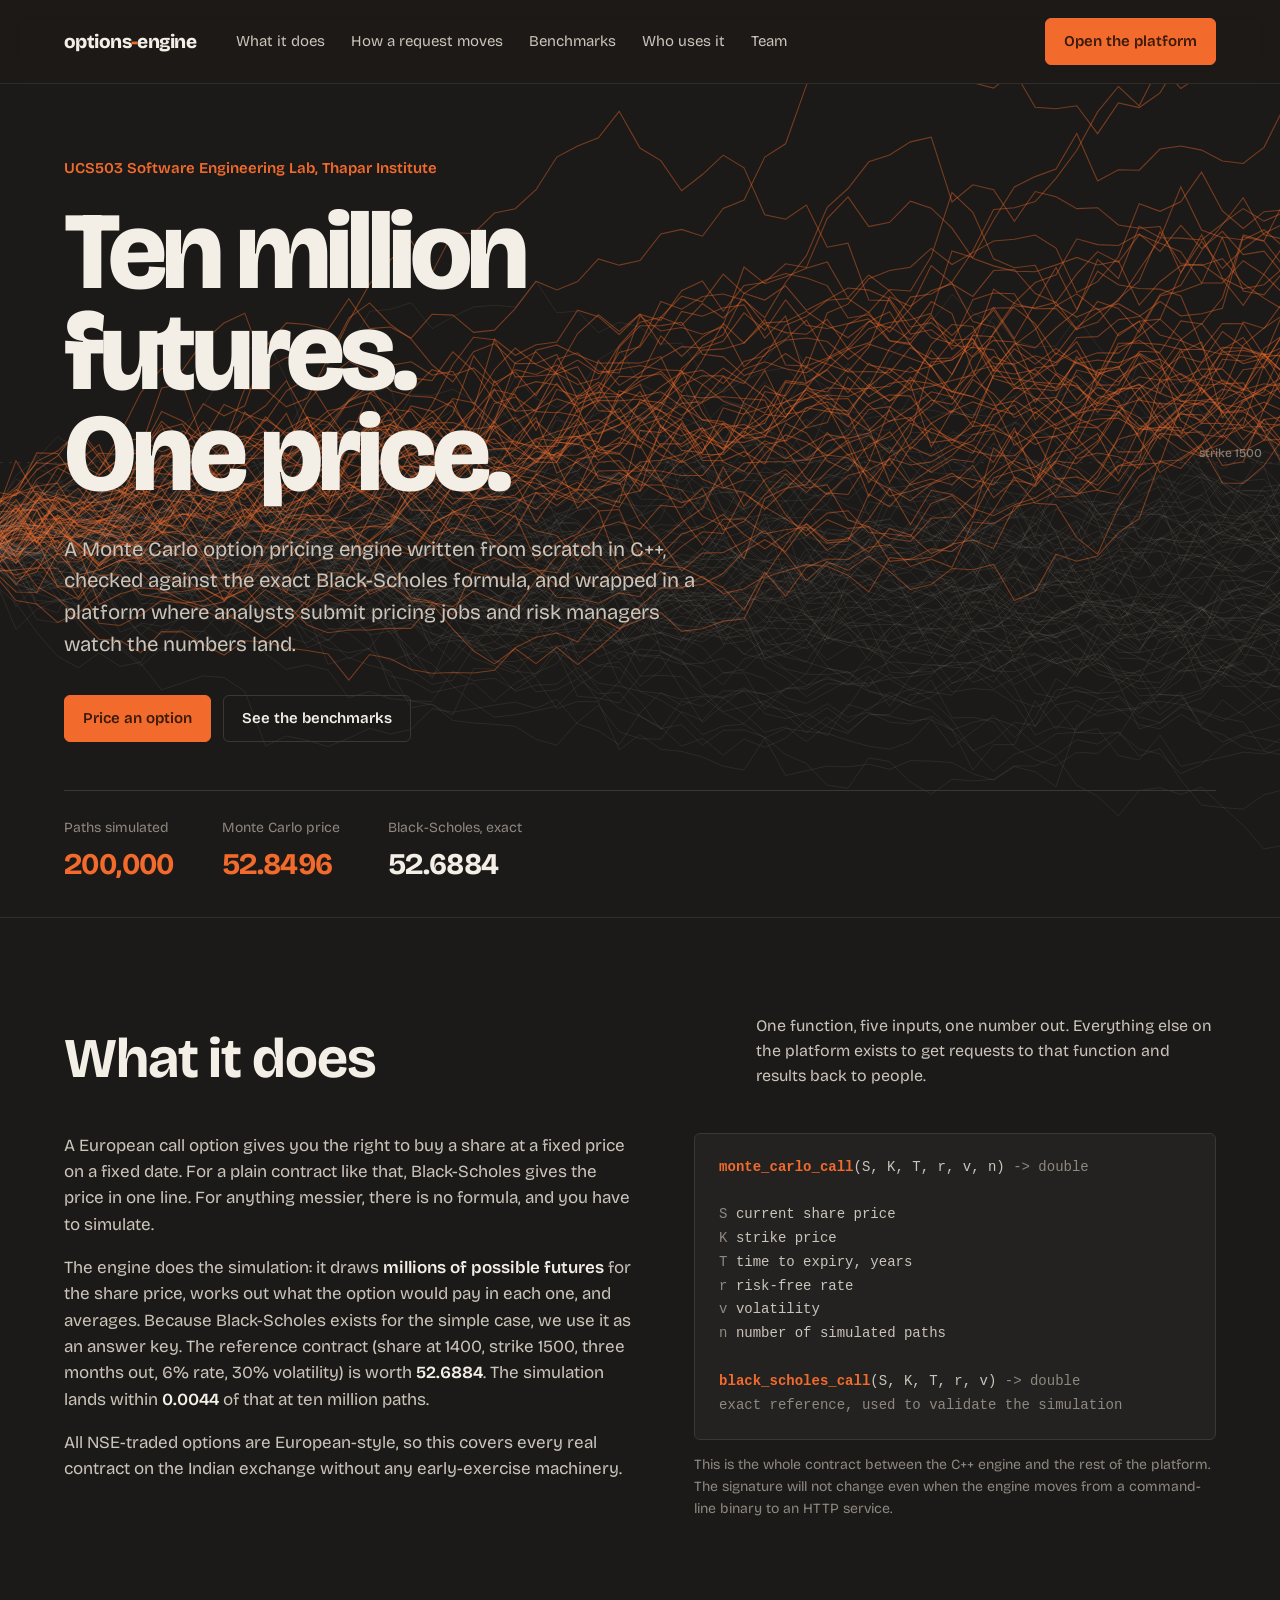
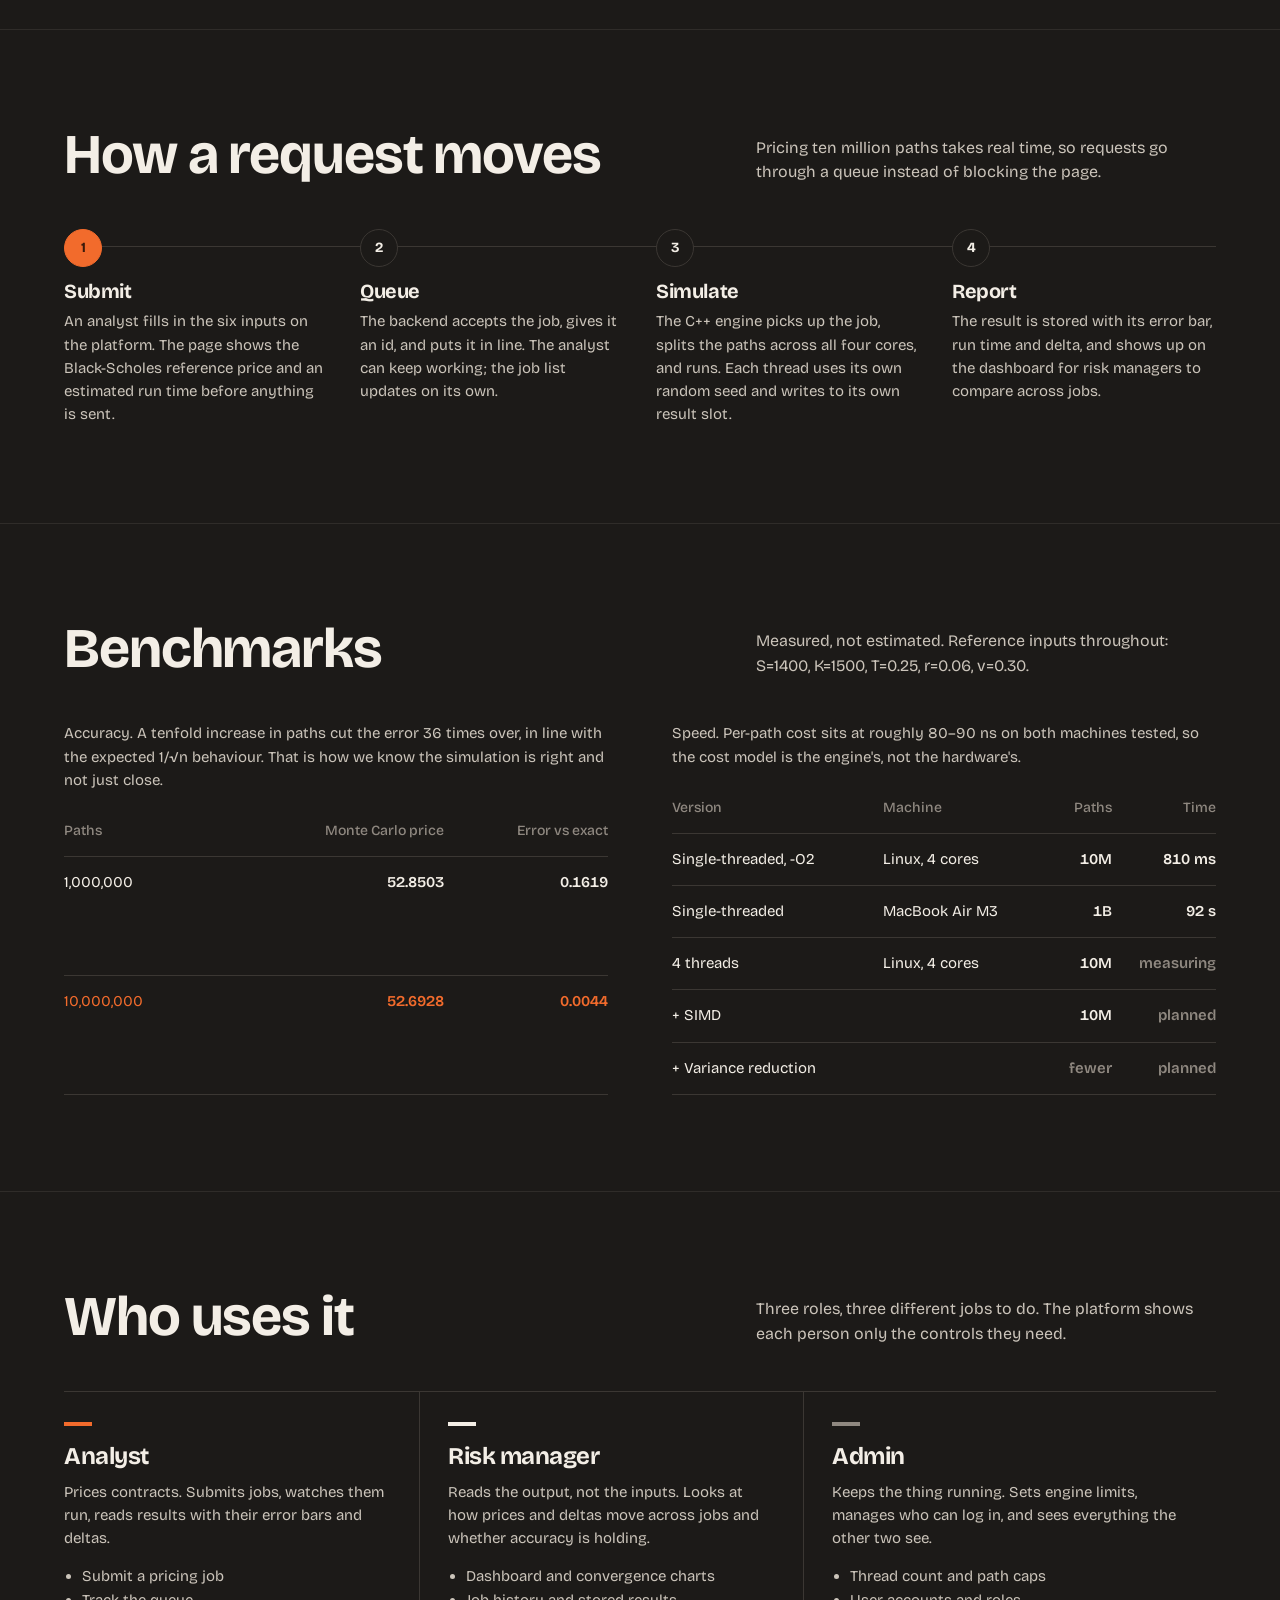
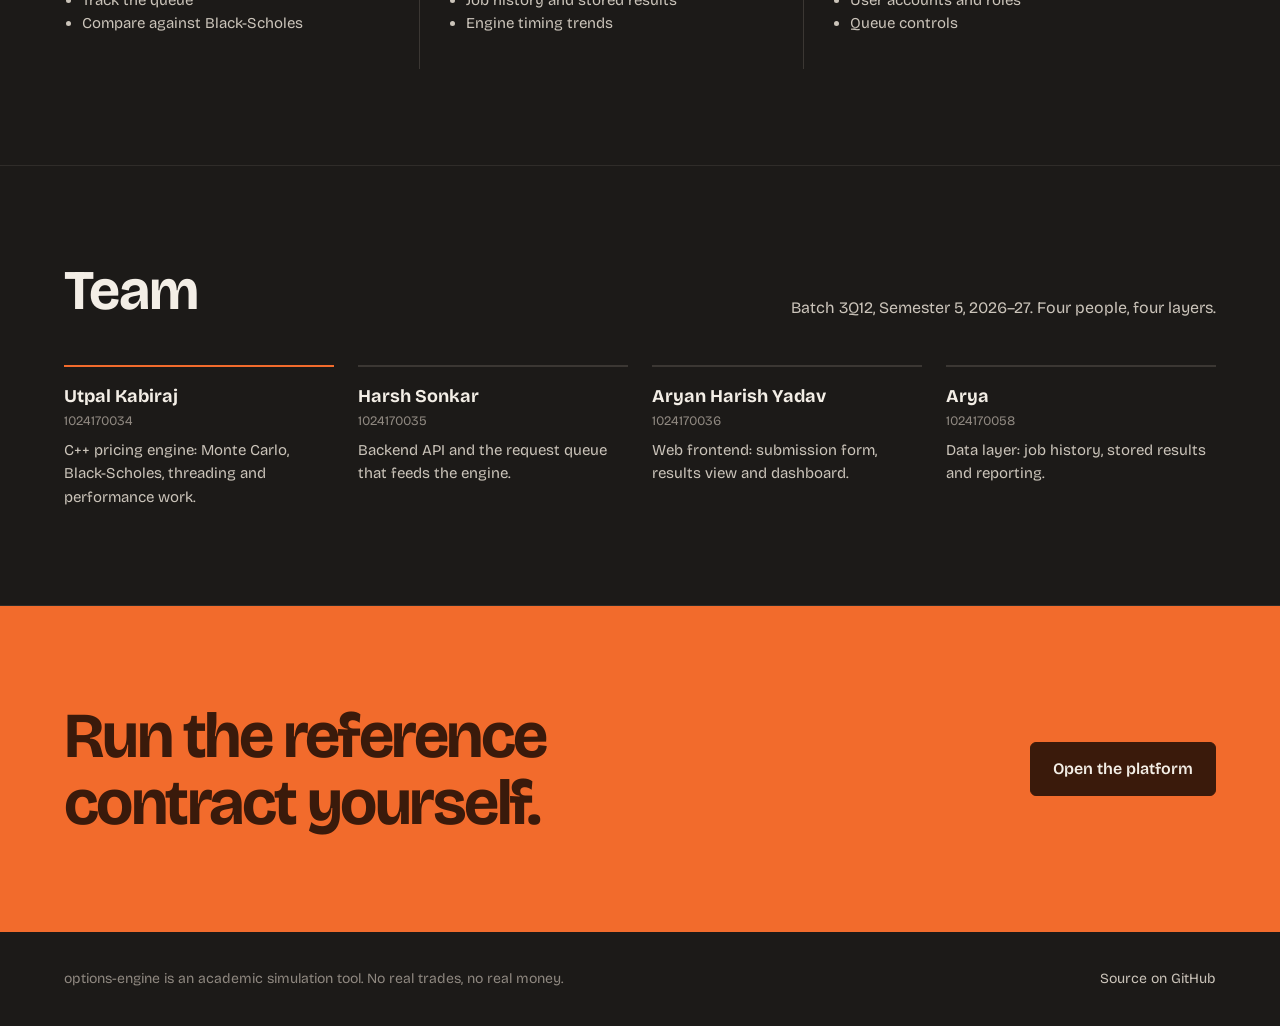
==== frontend/index.html @ 8e7b9f3b "Clean up frontend: single copy under frontend/, drop duplicates and binary" ====
<!doctype html>
<html lang="en">
<head>
  <meta charset="utf-8">
  <meta name="viewport" content="width=device-width, initial-scale=1">
  <title>options-engine — Options Pricing and Risk Analytics Platform</title>
  <meta name="description" content="A Monte Carlo option pricing engine in C++, validated against Black-Scholes, with a web platform for analysts, risk managers and admins.">
  <link rel="preconnect" href="https://fonts.googleapis.com">
  <link rel="preconnect" href="https://fonts.gstatic.com" crossorigin>
  <link href="https://fonts.googleapis.com/css2?family=Bricolage+Grotesque:opsz,wght@12..96,300..800&display=swap" rel="stylesheet">
  <link rel="stylesheet" href="css/styles.css">
</head>
<body class="landing">

<header class="top">
  <a class="mark" href="index.html">options<span>-</span>engine</a>
  <nav id="nav">
    <a href="#what">What it does</a>
    <a href="#how">How a request moves</a>
    <a href="#bench">Benchmarks</a>
    <a href="#roles">Who uses it</a>
    <a href="#team">Team</a>
  </nav>
  <a class="btn btn-sig" href="app.html">Open the platform</a>
  <button class="btn btn-sm menu-btn" id="menuBtn" aria-controls="nav" aria-expanded="false">Menu</button>
</header>

<main>
  <section class="hero">
    <canvas id="paths" aria-hidden="true"></canvas>

    <div class="hero-copy">
      <p class="hero-kicker">UCS503 Software Engineering Lab, Thapar Institute</p>
      <h1>Ten million futures. One price.</h1>
      <p class="lede">
        A Monte Carlo option pricing engine written from scratch in C++, checked
        against the exact Black-Scholes formula, and wrapped in a platform where
        analysts submit pricing jobs and risk managers watch the numbers land.
      </p>
      <div class="hero-actions">
        <a class="btn btn-sig" href="app.html">Price an option</a>
        <a class="btn" href="#bench">See the benchmarks</a>
      </div>
    </div>

    <div class="hero-readout" aria-live="polite">
      <div><span class="ro-label">Paths simulated</span><span class="ro-num live" id="roPaths">0</span></div>
      <div><span class="ro-label">Monte Carlo price</span><span class="ro-num live" id="roPrice">—</span></div>
      <div><span class="ro-label">Black-Scholes, exact</span><span class="ro-num">52.6884</span></div>
    </div>
  </section>

  <section class="section" id="what">
    <div class="section-head">
      <h2>What it does</h2>
      <p>One function, five inputs, one number out. Everything else on the platform exists to get requests to that function and results back to people.</p>
    </div>
    <div class="two-col">
      <div class="prose">
        <p>
          A European call option gives you the right to buy a share at a fixed
          price on a fixed date. For a plain contract like that, Black-Scholes
          gives the price in one line. For anything messier, there is no
          formula, and you have to simulate.
        </p>
        <p>
          The engine does the simulation: it draws <strong>millions of possible
          futures</strong> for the share price, works out what the option would
          pay in each one, and averages. Because Black-Scholes exists for the
          simple case, we use it as an answer key. The reference contract
          (share at 1400, strike 1500, three months out, 6% rate, 30% volatility)
          is worth <strong>52.6884</strong>. The simulation lands within
          <strong>0.0044</strong> of that at ten million paths.
        </p>
        <p>
          All NSE-traded options are European-style, so this covers every
          real contract on the Indian exchange without any early-exercise
          machinery.
        </p>
      </div>
      <div>
        <div class="sig-block">
<b>monte_carlo_call</b>(S, K, T, r, v, n) <i>-> double</i><br>
<br>
<i>S</i>   current share price<br>
<i>K</i>   strike price<br>
<i>T</i>   time to expiry, years<br>
<i>r</i>   risk-free rate<br>
<i>v</i>   volatility<br>
<i>n</i>   number of simulated paths<br>
<br>
<b>black_scholes_call</b>(S, K, T, r, v) <i>-> double</i><br>
<i>exact reference, used to validate the simulation</i>
        </div>
        <p style="color:var(--mute);font-size:14px;margin-top:14px">
          This is the whole contract between the C++ engine and the rest of the
          platform. The signature will not change even when the engine moves from
          a command-line binary to an HTTP service.
        </p>
      </div>
    </div>
  </section>

  <section class="section" id="how">
    <div class="section-head">
      <h2>How a request moves</h2>
      <p>Pricing ten million paths takes real time, so requests go through a queue instead of blocking the page.</p>
    </div>
    <div class="steps">
      <div class="step" data-n="1">
        <h3>Submit</h3>
        <p>An analyst fills in the six inputs on the platform. The page shows the Black-Scholes reference price and an estimated run time before anything is sent.</p>
      </div>
      <div class="step" data-n="2">
        <h3>Queue</h3>
        <p>The backend accepts the job, gives it an id, and puts it in line. The analyst can keep working; the job list updates on its own.</p>
      </div>
      <div class="step" data-n="3">
        <h3>Simulate</h3>
        <p>The C++ engine picks up the job, splits the paths across all four cores, and runs. Each thread uses its own random seed and writes to its own result slot.</p>
      </div>
      <div class="step" data-n="4">
        <h3>Report</h3>
        <p>The result is stored with its error bar, run time and delta, and shows up on the dashboard for risk managers to compare across jobs.</p>
      </div>
    </div>
  </section>

  <section class="section" id="bench">
    <div class="section-head">
      <h2>Benchmarks</h2>
      <p>Measured, not estimated. Reference inputs throughout: S=1400, K=1500, T=0.25, r=0.06, v=0.30.</p>
    </div>
    <div class="bench-grid">
      <table class="ledger">
        <caption>Accuracy. A tenfold increase in paths cut the error 36 times over, in line with the expected 1/√n behaviour. That is how we know the simulation is right and not just close.</caption>
        <thead><tr><th>Paths</th><th class="num">Monte Carlo price</th><th class="num">Error vs exact</th></tr></thead>
        <tbody>
          <tr><td>1,000,000</td><td class="num">52.8503</td><td class="num">0.1619</td></tr>
          <tr class="hl"><td>10,000,000</td><td class="num">52.6928</td><td class="num">0.0044</td></tr>
        </tbody>
      </table>
      <table class="ledger">
        <caption>Speed. Per-path cost sits at roughly 80–90 ns on both machines tested, so the cost model is the engine's, not the hardware's.</caption>
        <thead><tr><th>Version</th><th>Machine</th><th class="num">Paths</th><th class="num">Time</th></tr></thead>
        <tbody>
          <tr><td>Single-threaded, -O2</td><td>Linux, 4 cores</td><td class="num">10M</td><td class="num">810 ms</td></tr>
          <tr><td>Single-threaded</td><td>MacBook Air M3</td><td class="num">1B</td><td class="num">92 s</td></tr>
          <tr><td>4 threads</td><td>Linux, 4 cores</td><td class="num">10M</td><td class="num pending">measuring</td></tr>
          <tr><td>+ SIMD</td><td></td><td class="num">10M</td><td class="num pending">planned</td></tr>
          <tr><td>+ Variance reduction</td><td></td><td class="num pending">fewer</td><td class="num pending">planned</td></tr>
        </tbody>
      </table>
    </div>
  </section>

  <section class="section" id="roles">
    <div class="section-head">
      <h2>Who uses it</h2>
      <p>Three roles, three different jobs to do. The platform shows each person only the controls they need.</p>
    </div>
    <div class="roles">
      <div class="role">
        <h3>Analyst</h3>
        <p>Prices contracts. Submits jobs, watches them run, reads results with their error bars and deltas.</p>
        <ul>
          <li>Submit a pricing job</li>
          <li>Track the queue</li>
          <li>Compare against Black-Scholes</li>
        </ul>
      </div>
      <div class="role">
        <h3>Risk manager</h3>
        <p>Reads the output, not the inputs. Looks at how prices and deltas move across jobs and whether accuracy is holding.</p>
        <ul>
          <li>Dashboard and convergence charts</li>
          <li>Job history and stored results</li>
          <li>Engine timing trends</li>
        </ul>
      </div>
      <div class="role">
        <h3>Admin</h3>
        <p>Keeps the thing running. Sets engine limits, manages who can log in, and sees everything the other two see.</p>
        <ul>
          <li>Thread count and path caps</li>
          <li>User accounts and roles</li>
          <li>Queue controls</li>
        </ul>
      </div>
    </div>
  </section>

  <section class="section" id="team">
    <div class="section-head">
      <h2>Team</h2>
      <p>Batch 3Q12, Semester 5, 2026–27. Four people, four layers.</p>
    </div>
    <div class="team">
      <div class="member">
        <b>Utpal Kabiraj</b><small>1024170034</small>
        <p>C++ pricing engine: Monte Carlo, Black-Scholes, threading and performance work.</p>
      </div>
      <div class="member">
        <b>Harsh Sonkar</b><small>1024170035</small>
        <p>Backend API and the request queue that feeds the engine.</p>
      </div>
      <div class="member">
        <b>Aryan Harish Yadav</b><small>1024170036</small>
        <p>Web frontend: submission form, results view and dashboard.</p>
      </div>
      <div class="member">
        <b>Arya</b><small>1024170058</small>
        <p>Data layer: job history, stored results and reporting.</p>
      </div>
    </div>
  </section>

  <section class="cta">
    <h2>Run the reference contract yourself.</h2>
    <a class="btn" href="app.html">Open the platform</a>
  </section>
</main>

<footer class="foot">
  <span>options-engine is an academic simulation tool. No real trades, no real money.</span>
  <a href="https://github.com/Kabiraj-2005/options-engine">Source on GitHub</a>
</footer>

<script src="js/landing.js"></script>
</body>
</html>
---- frontend/css/styles.css ----
/* options-engine — shared styles
   Palette: warm charcoal base, signal orange, paper text.
   One typeface: Bricolage Grotesque (variable, optical sizing). */

:root {
  --ink: #1c1a18;
  --ink-2: #242220;
  --ink-3: #2e2b28;
  --line: #3b3733;
  --line-soft: #2f2c29;
  --paper: #f3eee6;
  --paper-2: #cbc4ba;
  --mute: #8f8880;
  --sig: #f26b2c;
  --sig-hi: #ff8a50;
  --sig-ink: #3a1a0b;
  --ok: #7fd6a4;
  --warn: #f2c94c;
  --bad: #f07272;
  --font: "Bricolage Grotesque", "Helvetica Neue", Helvetica, Arial, sans-serif;
  --radius: 6px;
  --gutter: clamp(20px, 5vw, 72px);
}

* { box-sizing: border-box; }
html { scroll-behavior: smooth; }
@media (prefers-reduced-motion: reduce) {
  html { scroll-behavior: auto; }
  *, *::before, *::after { transition: none !important; animation: none !important; }
}

body {
  margin: 0;
  background: var(--ink);
  color: var(--paper);
  font-family: var(--font);
  font-size: 16px;
  line-height: 1.55;
  font-optical-sizing: auto;
  -webkit-font-smoothing: antialiased;
}

h1, h2, h3, h4 { margin: 0; font-weight: 700; line-height: 1.05; letter-spacing: -0.02em; }
p { margin: 0 0 1em; max-width: 62ch; }
a { color: inherit; }
.num, td.num, .ro-num, .kpi-v, .stat-v { font-variant-numeric: tabular-nums; }

:focus-visible { outline: 2px solid var(--sig-hi); outline-offset: 3px; }
::selection { background: var(--sig); color: var(--sig-ink); }

/* ---------- buttons ---------- */
.btn {
  display: inline-flex; align-items: center; gap: 8px;
  padding: 11px 18px;
  border: 1px solid var(--line);
  border-radius: var(--radius);
  background: transparent;
  color: var(--paper);
  font: inherit; font-weight: 600; font-size: 15px;
  text-decoration: none;
  cursor: pointer;
  transition: background .15s, border-color .15s, color .15s;
}
.btn:hover { border-color: var(--paper-2); }
.btn-sig { background: var(--sig); border-color: var(--sig); color: var(--sig-ink); }
.btn-sig:hover { background: var(--sig-hi); border-color: var(--sig-hi); }
.btn-quiet { border-color: transparent; color: var(--paper-2); }
.btn-quiet:hover { color: var(--paper); border-color: transparent; background: var(--ink-3); }
.btn-sm { padding: 7px 12px; font-size: 13px; }
.btn[disabled] { opacity: .45; cursor: not-allowed; }

/* ---------- landing: header ---------- */
.top {
  position: sticky; top: 0; z-index: 20;
  display: flex; align-items: center; gap: 32px;
  padding: 18px var(--gutter);
  background: color-mix(in srgb, var(--ink) 86%, transparent);
  backdrop-filter: blur(10px);
  border-bottom: 1px solid var(--line-soft);
}
.mark {
  font-weight: 800; font-size: 19px; letter-spacing: -0.03em;
  text-decoration: none; white-space: nowrap;
}
.mark span { color: var(--sig); }
.top nav { display: flex; gap: 26px; margin-left: 8px; }
.top nav a { text-decoration: none; color: var(--paper-2); font-size: 15px; }
.top nav a:hover { color: var(--paper); }
.top .btn { margin-left: auto; }
.top .menu-btn { display: none; margin-left: auto; }
@media (max-width: 760px) {
  .top nav { display: none; }
  .top nav.open {
    display: flex; flex-direction: column; gap: 14px;
    position: absolute; left: 0; right: 0; top: 100%;
    padding: 18px var(--gutter) 22px;
    background: var(--ink-2); border-bottom: 1px solid var(--line);
  }
  .top .btn-sig { display: none; }
  .top .menu-btn { display: inline-flex; }
}

/* ---------- landing: hero ---------- */
.hero {
  position: relative;
  min-height: calc(100vh - 66px);
  display: grid;
  grid-template-rows: 1fr auto;
  padding: 0 var(--gutter);
  overflow: hidden;
  border-bottom: 1px solid var(--line-soft);
}
.hero canvas {
  position: absolute; inset: 0; width: 100%; height: 100%;
  display: block;
}
.hero-copy {
  position: relative; z-index: 2;
  align-self: center;
  padding: 56px 0 32px;
  max-width: 720px;
}
.hero-kicker { color: var(--sig); font-weight: 600; font-size: 15px; margin-bottom: 22px; }
.hero h1 {
  font-size: clamp(52px, 8.6vw, 112px);
  font-weight: 800;
  line-height: .92;
  letter-spacing: -0.045em;
  margin-bottom: 28px;
  text-wrap: balance;
}
.hero p.lede { font-size: clamp(17px, 1.6vw, 21px); color: var(--paper-2); max-width: 50ch; margin-bottom: 34px; }
.hero-actions { display: flex; gap: 12px; flex-wrap: wrap; }

.hero-readout {
  position: relative; z-index: 2;
  display: grid; grid-template-columns: repeat(3, auto); gap: 0 48px;
  justify-content: start;
  padding: 26px 0 30px;
  border-top: 1px solid var(--line);
}
.hero-readout > div { display: flex; flex-direction: column; gap: 2px; }
.ro-label { color: var(--mute); font-size: 14px; }
.ro-num { font-size: 30px; font-weight: 700; letter-spacing: -0.02em; }
.ro-num.live { color: var(--sig); }
@media (max-width: 640px) {
  .hero-readout { grid-template-columns: 1fr 1fr; gap: 18px 28px; }
  .ro-num { font-size: 24px; }
}

/* ---------- landing: sections ---------- */
.section { padding: 96px var(--gutter); border-bottom: 1px solid var(--line-soft); }
.section-head { display: flex; align-items: flex-end; justify-content: space-between; gap: 24px; margin-bottom: 44px; }
.section h2 { font-size: clamp(34px, 4.5vw, 56px); }
.section-head p { color: var(--paper-2); max-width: 46ch; margin: 0; }
@media (max-width: 760px) { .section-head { flex-direction: column; align-items: flex-start; } .section { padding: 64px var(--gutter); } }

.two-col { display: grid; grid-template-columns: 1.1fr 1fr; gap: 56px; align-items: start; }
@media (max-width: 860px) { .two-col { grid-template-columns: 1fr; } }
.prose p { font-size: 17px; color: var(--paper-2); }
.prose strong { color: var(--paper); font-weight: 600; }

.sig-block {
  background: var(--ink-2); border: 1px solid var(--line); border-radius: var(--radius);
  padding: 22px 24px;
  font-family: ui-monospace, "SF Mono", Menlo, Consolas, monospace;
  font-size: 14px; line-height: 1.7; color: var(--paper-2);
  overflow-x: auto;
}
.sig-block b { color: var(--sig); font-weight: 600; }
.sig-block i { color: var(--mute); font-style: normal; }

/* steps — this content is a real sequence, so it gets a numbered line */
.steps { display: grid; grid-template-columns: repeat(4, 1fr); gap: 32px; position: relative; }
.steps::before { content: ""; position: absolute; left: 0; right: 0; top: 17px; height: 1px; background: var(--line); }
.step { position: relative; padding-top: 52px; }
.step::before {
  content: attr(data-n);
  position: absolute; top: 0; left: 0;
  width: 36px; height: 36px; border-radius: 50%;
  display: grid; place-items: center;
  background: var(--ink); border: 1px solid var(--line);
  font-weight: 700; font-size: 14px; color: var(--paper);
}
.step:first-child::before { background: var(--sig); border-color: var(--sig); color: var(--sig-ink); }
.step h3 { font-size: 20px; margin-bottom: 8px; }
.step p { color: var(--paper-2); font-size: 15px; margin: 0; }
@media (max-width: 860px) { .steps { grid-template-columns: 1fr 1fr; } .steps::before { display: none; } }
@media (max-width: 520px) { .steps { grid-template-columns: 1fr; } }

/* ledger tables */
.ledger { width: 100%; border-collapse: collapse; font-size: 15px; }
.ledger th, .ledger td { text-align: left; padding: 14px 12px 14px 0; border-bottom: 1px solid var(--line); vertical-align: top; }
.ledger th { color: var(--mute); font-weight: 500; font-size: 14px; }
.ledger td.num, .ledger th.num { text-align: right; padding-right: 0; }
.ledger td.num { font-weight: 600; }
.ledger tr.hl td { color: var(--sig); }
.ledger caption { text-align: left; caption-side: top; color: var(--paper-2); padding-bottom: 14px; font-size: 15px; }
.ledger .pending { color: var(--mute); font-weight: 400; }

.bench-grid { display: grid; grid-template-columns: 1fr 1fr; gap: 64px; }
@media (max-width: 860px) { .bench-grid { grid-template-columns: 1fr; gap: 40px; } }

/* roles */
.roles { display: grid; grid-template-columns: repeat(3, 1fr); gap: 0; border-top: 1px solid var(--line); }
.role { padding: 30px 28px 34px 0; border-right: 1px solid var(--line); margin-right: 28px; }
.role:last-child { border-right: 0; margin-right: 0; }
.role h3 { font-size: 24px; margin-bottom: 12px; }
.role h3::before { content: ""; display: block; width: 28px; height: 4px; background: var(--sig); margin-bottom: 18px; }
.role:nth-child(2) h3::before { background: var(--paper); }
.role:nth-child(3) h3::before { background: var(--mute); }
.role p { color: var(--paper-2); font-size: 15px; }
.role ul { margin: 0; padding-left: 18px; color: var(--paper-2); font-size: 15px; }
@media (max-width: 860px) { .roles { grid-template-columns: 1fr; } .role { border-right: 0; margin-right: 0; border-bottom: 1px solid var(--line); } .role:last-child { border-bottom: 0; } }

/* team */
.team { display: grid; grid-template-columns: repeat(4, 1fr); gap: 24px; }
.member { border-top: 2px solid var(--line); padding-top: 16px; }
.member:first-child { border-top-color: var(--sig); }
.member b { display: block; font-size: 18px; font-weight: 700; }
.member small { color: var(--mute); font-size: 13px; display: block; margin-bottom: 8px; }
.member p { color: var(--paper-2); font-size: 15px; margin: 0; }
@media (max-width: 860px) { .team { grid-template-columns: 1fr 1fr; } }
@media (max-width: 520px) { .team { grid-template-columns: 1fr; } }

/* cta band */
.cta {
  padding: 96px var(--gutter);
  display: flex; align-items: center; justify-content: space-between; gap: 32px; flex-wrap: wrap;
  background: var(--sig); color: var(--sig-ink);
}
.cta h2 { font-size: clamp(36px, 5vw, 64px); letter-spacing: -0.04em; max-width: 14ch; }
.cta .btn { background: var(--sig-ink); color: var(--paper); border-color: var(--sig-ink); font-size: 16px; padding: 14px 22px; }
.cta .btn:hover { background: #24100a; }

footer.foot {
  padding: 36px var(--gutter);
  display: flex; justify-content: space-between; gap: 20px; flex-wrap: wrap;
  color: var(--mute); font-size: 14px;
}
footer.foot a { color: var(--paper-2); text-decoration: none; }
footer.foot a:hover { color: var(--paper); }

/* ---------- platform (app.html) ---------- */
body.app { display: grid; grid-template-columns: 250px 1fr; min-height: 100vh; }
.side {
  position: sticky; top: 0; height: 100vh;
  display: flex; flex-direction: column;
  padding: 22px 18px;
  background: var(--ink-2);
  border-right: 1px solid var(--line-soft);
}
.side .mark { display: block; padding: 4px 8px 22px; }
.side nav { display: flex; flex-direction: column; gap: 2px; }
.side nav button {
  display: flex; align-items: center; justify-content: space-between;
  width: 100%; padding: 10px 12px;
  background: none; border: 0; border-radius: var(--radius);
  color: var(--paper-2); font: inherit; font-size: 15px; text-align: left; cursor: pointer;
}
.side nav button:hover { background: var(--ink-3); color: var(--paper); }
.side nav button[aria-current="page"] { background: var(--sig); color: var(--sig-ink); font-weight: 600; }
.side nav button .count {
  font-size: 12px; font-weight: 600; padding: 1px 7px; border-radius: 10px;
  background: var(--ink); color: var(--paper-2);
}
.side nav button[aria-current="page"] .count { background: var(--sig-ink); color: var(--paper); }
.side nav button[hidden] { display: none; }
.side .foot { margin-top: auto; padding: 14px 8px 0; border-top: 1px solid var(--line-soft); }
.side .foot label { display: block; color: var(--mute); font-size: 13px; margin-bottom: 6px; }
.side .foot .engine { margin-top: 14px; font-size: 13px; color: var(--mute); display: flex; align-items: center; gap: 8px; white-space: nowrap; }
.dot { width: 8px; height: 8px; border-radius: 50%; background: var(--ok); display: inline-block; }
.dot.off { background: var(--warn); }
.side .back { margin-top: 10px; font-size: 13px; color: var(--mute); text-decoration: none; display: inline-block; }
.side .back:hover { color: var(--paper); }

.main { padding: 34px clamp(20px, 4vw, 56px) 80px; min-width: 0; }
.view[hidden] { display: none; }
.view-head { display: flex; align-items: flex-end; justify-content: space-between; gap: 20px; margin-bottom: 28px; }
.view-head h1 { font-size: 34px; }
.view-head p { color: var(--mute); margin: 6px 0 0; }

@media (max-width: 860px) {
  body.app { grid-template-columns: 1fr; }
  .side { position: static; height: auto; flex-direction: row; flex-wrap: wrap; align-items: center; gap: 8px 16px; padding: 14px 16px; }
  .side .mark { padding: 0 0 0 0; }
  .side nav { flex-direction: row; flex-wrap: wrap; }
  .side .foot { margin-top: 0; padding: 0; border: 0; margin-left: auto; display: flex; align-items: center; gap: 14px; }
  .side .foot label { margin: 0; }
  .side .foot .engine { margin: 0; }
  .side .back { display: none; }
}

/* forms */
.grid-form { display: grid; grid-template-columns: 1.2fr .8fr; gap: 40px; align-items: start; }
@media (max-width: 1000px) { .grid-form { grid-template-columns: 1fr; } }
.fields { display: grid; grid-template-columns: 1fr 1fr; gap: 18px 22px; }
.field { display: flex; flex-direction: column; gap: 6px; }
.field.wide { grid-column: 1 / -1; }
.field label { font-size: 14px; color: var(--paper-2); }
.field label small { color: var(--mute); }
.field input, .field select, .side select {
  width: 100%;
  padding: 11px 12px;
  background: var(--ink-2); color: var(--paper);
  border: 1px solid var(--line); border-radius: var(--radius);
  font: inherit; font-size: 15px;
  font-variant-numeric: tabular-nums;
}
.field input:focus, .field select:focus, .side select:focus { border-color: var(--sig); outline: none; }
.field input[aria-invalid="true"] { border-color: var(--bad); }
.field .err { color: var(--bad); font-size: 13px; min-height: 1em; }
.side select { padding: 8px 10px; font-size: 14px; }
.seg { display: inline-flex; align-self: flex-start; border: 1px solid var(--line); border-radius: var(--radius); overflow: hidden; }
.seg button { padding: 9px 16px; background: var(--ink-2); border: 0; color: var(--paper-2); font: inherit; font-size: 14px; cursor: pointer; }
.seg button + button { border-left: 1px solid var(--line); }
.seg button[aria-pressed="true"] { background: var(--sig); color: var(--sig-ink); font-weight: 600; }
.presets { display: flex; gap: 8px; flex-wrap: wrap; margin-top: 4px; }
.presets button { padding: 4px 10px; font-size: 13px; background: none; border: 1px solid var(--line); border-radius: 999px; color: var(--paper-2); font: inherit; cursor: pointer; }
.presets button:hover { border-color: var(--paper-2); color: var(--paper); }
.form-actions { display: flex; gap: 12px; align-items: center; margin-top: 26px; grid-column: 1 / -1; }
.form-actions .hint { color: var(--mute); font-size: 14px; }

/* live preview panel */
.preview {
  background: var(--ink-2); border: 1px solid var(--line); border-radius: var(--radius);
  padding: 24px;
  position: sticky; top: 24px;
}
.preview h2 { font-size: 15px; font-weight: 600; color: var(--paper-2); margin-bottom: 18px; }
.preview .big { font-size: 48px; font-weight: 800; letter-spacing: -0.03em; line-height: 1; color: var(--sig); }
.preview .big small { font-size: 15px; font-weight: 500; color: var(--mute); letter-spacing: 0; margin-left: 8px; }
.preview dl { display: grid; grid-template-columns: 1fr auto; gap: 10px 20px; margin: 22px 0 0; font-size: 14px; }
.preview dt { color: var(--mute); }
.preview dd { margin: 0; text-align: right; font-weight: 600; }
.preview .note { margin-top: 18px; padding-top: 16px; border-top: 1px solid var(--line); color: var(--mute); font-size: 13px; }
.preview .note b { color: var(--paper-2); font-weight: 600; }
.preview .payoff { width: 100%; height: 110px; display: block; margin-top: 18px; }

/* queue table */
.jobs { width: 100%; border-collapse: collapse; font-size: 14px; }
.jobs th, .jobs td { padding: 12px 10px; border-bottom: 1px solid var(--line-soft); text-align: left; white-space: nowrap; }
.jobs th { color: var(--mute); font-weight: 500; position: sticky; top: 0; background: var(--ink); }
.jobs td.num, .jobs th.num { text-align: right; }
.jobs tbody tr:hover { background: var(--ink-2); }
.jobs tbody tr { cursor: pointer; }
.jobs td .sub { color: var(--mute); font-size: 12px; display: block; }
.pill { display: inline-flex; align-items: center; gap: 6px; padding: 2px 9px; border-radius: 999px; font-size: 12px; font-weight: 600; border: 1px solid var(--line); color: var(--paper-2); }
.pill::before { content: ""; width: 6px; height: 6px; border-radius: 50%; background: currentColor; }
.pill.queued { color: var(--paper-2); }
.pill.running { color: var(--sig-hi); border-color: color-mix(in srgb, var(--sig) 40%, var(--line)); }
.pill.done { color: var(--ok); }
.pill.failed { color: var(--bad); }
.pill.running::before { animation: blink 1s infinite; }
@keyframes blink { 50% { opacity: .25; } }
.table-wrap { overflow-x: auto; border: 1px solid var(--line); border-radius: var(--radius); }
.empty { padding: 56px 24px; text-align: center; color: var(--mute); }
.empty b { display: block; color: var(--paper); font-size: 18px; margin-bottom: 6px; font-weight: 600; }

/* job detail drawer */
.drawer {
  position: fixed; top: 0; right: 0; bottom: 0; width: min(460px, 100vw);
  background: var(--ink-2); border-left: 1px solid var(--line);
  padding: 28px 28px 40px; overflow-y: auto; z-index: 30;
  transform: translateX(100%); transition: transform .22s ease;
}
.drawer.open { transform: none; }
.drawer .close { position: absolute; top: 18px; right: 18px; }
.drawer h2 { font-size: 22px; margin-bottom: 4px; }
.drawer .meta { color: var(--mute); font-size: 13px; margin-bottom: 22px; }
.drawer .price { font-size: 54px; font-weight: 800; letter-spacing: -0.03em; line-height: 1; color: var(--sig); margin: 8px 0 4px; }
.drawer .ci { color: var(--paper-2); font-size: 14px; margin-bottom: 22px; }
.drawer dl { display: grid; grid-template-columns: 1fr auto; gap: 9px 18px; font-size: 14px; margin: 0 0 22px; }
.drawer dt { color: var(--mute); }
.drawer dd { margin: 0; text-align: right; font-weight: 600; }
.drawer .vs { padding: 14px; border: 1px solid var(--line); border-radius: var(--radius); font-size: 14px; color: var(--paper-2); }
.drawer .vs b { color: var(--paper); }
.scrim { position: fixed; inset: 0; background: rgba(0,0,0,.45); z-index: 25; }
.scrim[hidden] { display: none; }

/* dashboard */
.kpis { display: grid; grid-template-columns: repeat(4, 1fr); gap: 0; border-top: 1px solid var(--line); border-bottom: 1px solid var(--line); margin-bottom: 40px; }
.kpi { padding: 22px 24px 22px 0; border-right: 1px solid var(--line); margin-right: 24px; }
.kpi:last-child { border-right: 0; }
.kpi-l { color: var(--mute); font-size: 14px; }
.kpi-v { font-size: 34px; font-weight: 700; letter-spacing: -0.02em; margin-top: 4px; }
.kpi-v small { font-size: 14px; color: var(--mute); font-weight: 500; letter-spacing: 0; margin-left: 4px; }
@media (max-width: 860px) { .kpis { grid-template-columns: 1fr 1fr; } .kpi:nth-child(2) { border-right: 0; } .kpi { border-bottom: 1px solid var(--line-soft); } }

.charts { display: grid; grid-template-columns: 1fr 1fr; gap: 40px; margin-bottom: 40px; }
@media (max-width: 1000px) { .charts { grid-template-columns: 1fr; } }
.chart h3 { font-size: 18px; margin-bottom: 4px; }
.chart p { color: var(--mute); font-size: 14px; margin-bottom: 14px; }
.chart svg { width: 100%; height: auto; display: block; }
.chart .ax { stroke: var(--line); }
.chart .tick { fill: var(--mute); font-size: 11px; font-family: var(--font); }
.chart .lbl { fill: var(--paper-2); font-size: 12px; font-family: var(--font); }
.chart .ln { fill: none; stroke: var(--sig); stroke-width: 2; }
.chart .ln.ref { stroke: var(--mute); stroke-dasharray: 4 4; stroke-width: 1.5; }
.chart .pt { fill: var(--sig); }
.chart .pt.live { fill: var(--paper); }
.chart .bar { fill: var(--ink-3); }
.chart .bar.sig { fill: var(--sig); }
.chart .bar-lbl { fill: var(--paper); font-size: 12px; font-weight: 600; font-family: var(--font); }

/* admin */
.admin-grid { display: grid; grid-template-columns: 1fr 1fr; gap: 40px; }
@media (max-width: 1000px) { .admin-grid { grid-template-columns: 1fr; } }
.panel h3 { font-size: 18px; margin-bottom: 14px; }
.panel .fields { grid-template-columns: 1fr; }
.users { width: 100%; border-collapse: collapse; font-size: 14px; }
.users td, .users th { padding: 10px 8px 10px 0; border-bottom: 1px solid var(--line-soft); text-align: left; }
.users th { color: var(--mute); font-weight: 500; }

/* toast */
.toast {
  position: fixed; left: 50%; bottom: 28px; transform: translate(-50%, 20px);
  background: var(--paper); color: var(--ink);
  padding: 11px 16px; border-radius: var(--radius);
  font-size: 14px; font-weight: 600;
  opacity: 0; pointer-events: none; transition: opacity .18s, transform .18s; z-index: 40;
}
.toast.show { opacity: 1; transform: translate(-50%, 0); }

.notice {
  margin-bottom: 24px; padding: 12px 14px;
  border: 1px solid var(--line); border-left: 3px solid var(--warn); border-radius: var(--radius);
  color: var(--paper-2); font-size: 14px;
}
.notice[hidden] { display: none; }
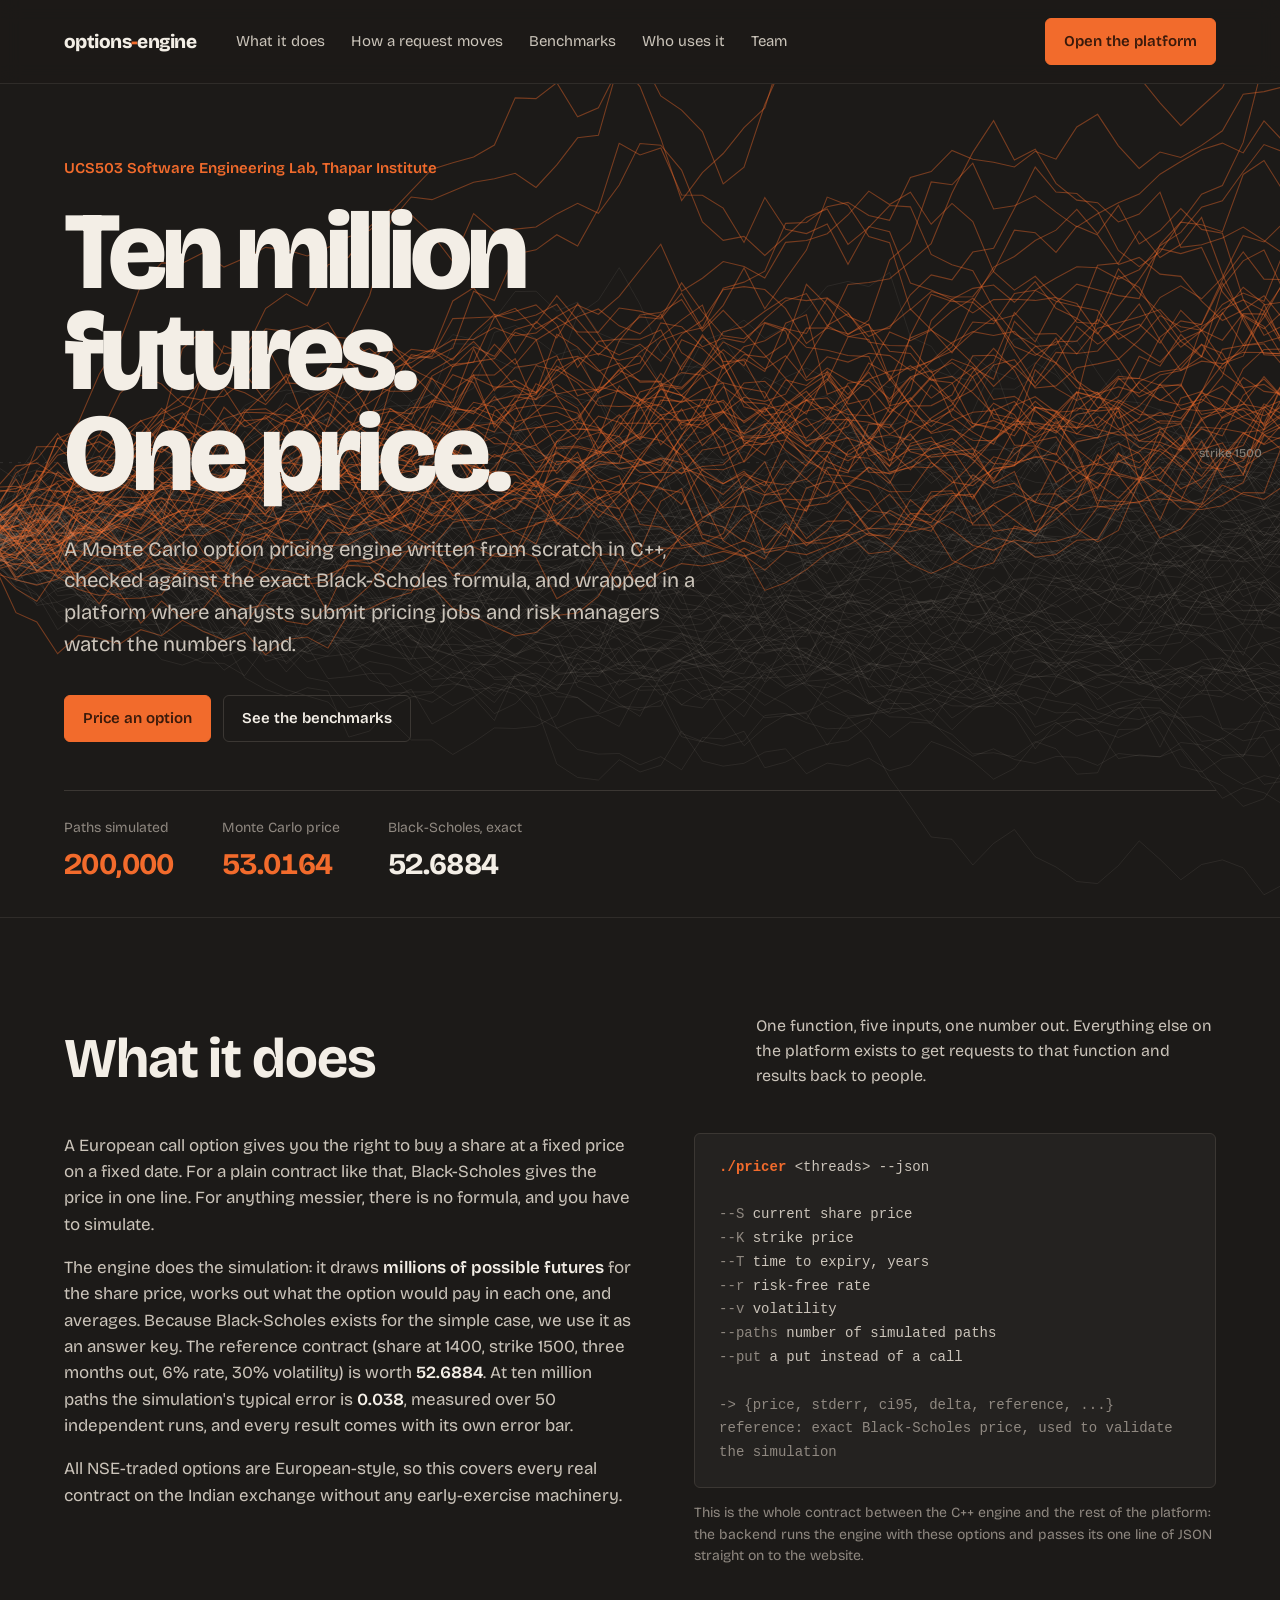
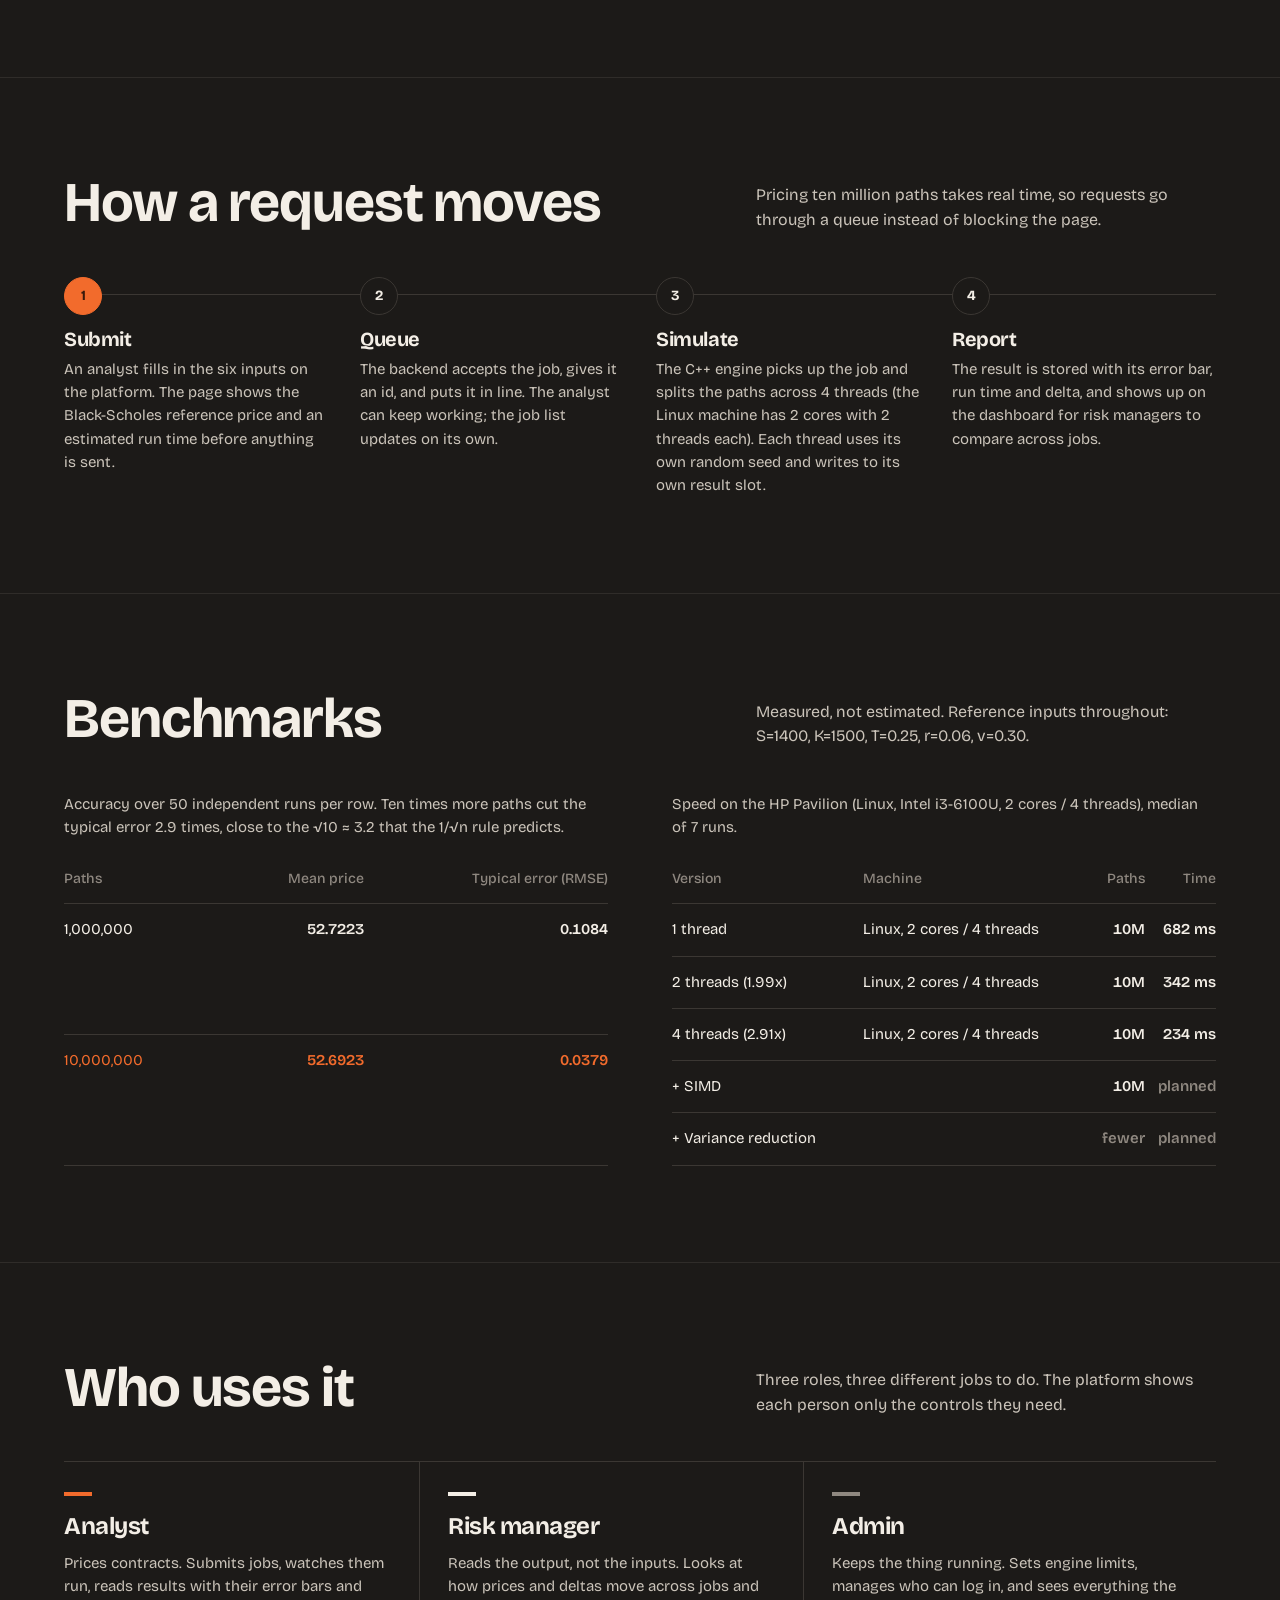
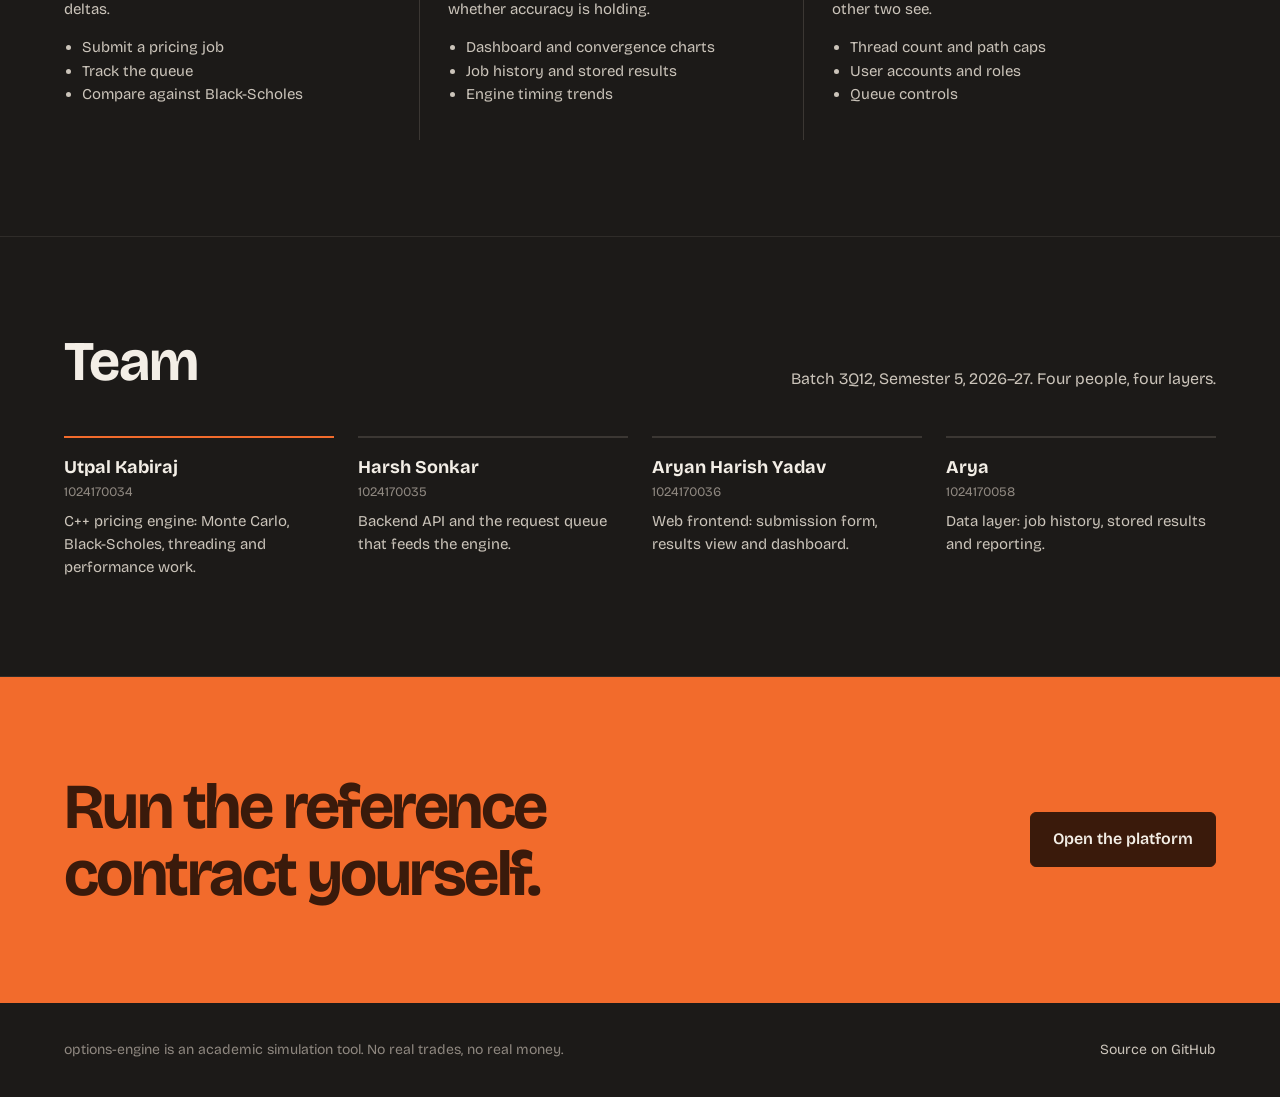
==== commit e8bd0da2: "Connect the frontend to the backend and fix outdated claims The platform talks to the backend automa" ====
--- a/frontend/index.html
+++ b/frontend/index.html
@@ -69,8 +69,9 @@
           pay in each one, and averages. Because Black-Scholes exists for the
           simple case, we use it as an answer key. The reference contract
           (share at 1400, strike 1500, three months out, 6% rate, 30% volatility)
-          is worth <strong>52.6884</strong>. The simulation lands within
-          <strong>0.0044</strong> of that at ten million paths.
+          is worth <strong>52.6884</strong>. At ten million paths the
+          simulation's typical error is <strong>0.038</strong>, measured over
+          50 independent runs, and every result comes with its own error bar.
         </p>
         <p>
           All NSE-traded options are European-style, so this covers every
@@ -80,22 +81,23 @@
       </div>
       <div>
         <div class="sig-block">
-<b>monte_carlo_call</b>(S, K, T, r, v, n) <i>-> double</i><br>
+<b>./pricer</b> &lt;threads&gt; --json<br>
 <br>
-<i>S</i>   current share price<br>
-<i>K</i>   strike price<br>
-<i>T</i>   time to expiry, years<br>
-<i>r</i>   risk-free rate<br>
-<i>v</i>   volatility<br>
-<i>n</i>   number of simulated paths<br>
+<i>--S</i>       current share price<br>
+<i>--K</i>       strike price<br>
+<i>--T</i>       time to expiry, years<br>
+<i>--r</i>       risk-free rate<br>
+<i>--v</i>       volatility<br>
+<i>--paths</i>   number of simulated paths<br>
+<i>--put</i>     a put instead of a call<br>
 <br>
-<b>black_scholes_call</b>(S, K, T, r, v) <i>-> double</i><br>
-<i>exact reference, used to validate the simulation</i>
+<i>-> {price, stderr, ci95, delta, reference, ...}</i><br>
+<i>reference: exact Black-Scholes price, used to validate the simulation</i>
         </div>
         <p style="color:var(--mute);font-size:14px;margin-top:14px">
           This is the whole contract between the C++ engine and the rest of the
-          platform. The signature will not change even when the engine moves from
-          a command-line binary to an HTTP service.
+          platform: the backend runs the engine with these options and passes its
+          one line of JSON straight on to the website.
         </p>
       </div>
     </div>
@@ -117,7 +119,7 @@
       </div>
       <div class="step" data-n="3">
         <h3>Simulate</h3>
-        <p>The C++ engine picks up the job, splits the paths across all four cores, and runs. Each thread uses its own random seed and writes to its own result slot.</p>
+        <p>The C++ engine picks up the job and splits the paths across 4 threads (the Linux machine has 2 cores with 2 threads each). Each thread uses its own random seed and writes to its own result slot.</p>
       </div>
       <div class="step" data-n="4">
         <h3>Report</h3>
@@ -133,20 +135,20 @@
     </div>
     <div class="bench-grid">
       <table class="ledger">
-        <caption>Accuracy. A tenfold increase in paths cut the error 36 times over, in line with the expected 1/√n behaviour. That is how we know the simulation is right and not just close.</caption>
-        <thead><tr><th>Paths</th><th class="num">Monte Carlo price</th><th class="num">Error vs exact</th></tr></thead>
+        <caption>Accuracy over 50 independent runs per row. Ten times more paths cut the typical error 2.9 times, close to the √10 ≈ 3.2 that the 1/√n rule predicts.</caption>
+        <thead><tr><th>Paths</th><th class="num">Mean price</th><th class="num">Typical error (RMSE)</th></tr></thead>
         <tbody>
-          <tr><td>1,000,000</td><td class="num">52.8503</td><td class="num">0.1619</td></tr>
-          <tr class="hl"><td>10,000,000</td><td class="num">52.6928</td><td class="num">0.0044</td></tr>
+          <tr><td>1,000,000</td><td class="num">52.7223</td><td class="num">0.1084</td></tr>
+          <tr class="hl"><td>10,000,000</td><td class="num">52.6923</td><td class="num">0.0379</td></tr>
         </tbody>
       </table>
       <table class="ledger">
-        <caption>Speed. Per-path cost sits at roughly 80–90 ns on both machines tested, so the cost model is the engine's, not the hardware's.</caption>
+        <caption>Speed on the HP Pavilion (Linux, Intel i3-6100U, 2 cores / 4 threads), median of 7 runs.</caption>
         <thead><tr><th>Version</th><th>Machine</th><th class="num">Paths</th><th class="num">Time</th></tr></thead>
         <tbody>
-          <tr><td>Single-threaded, -O2</td><td>Linux, 4 cores</td><td class="num">10M</td><td class="num">810 ms</td></tr>
-          <tr><td>Single-threaded</td><td>MacBook Air M3</td><td class="num">1B</td><td class="num">92 s</td></tr>
-          <tr><td>4 threads</td><td>Linux, 4 cores</td><td class="num">10M</td><td class="num pending">measuring</td></tr>
+          <tr><td>1 thread</td><td>Linux, 2 cores / 4 threads</td><td class="num">10M</td><td class="num">682 ms</td></tr>
+          <tr><td>2 threads (1.99x)</td><td>Linux, 2 cores / 4 threads</td><td class="num">10M</td><td class="num">342 ms</td></tr>
+          <tr><td>4 threads (2.91x)</td><td>Linux, 2 cores / 4 threads</td><td class="num">10M</td><td class="num">234 ms</td></tr>
           <tr><td>+ SIMD</td><td></td><td class="num">10M</td><td class="num pending">planned</td></tr>
           <tr><td>+ Variance reduction</td><td></td><td class="num pending">fewer</td><td class="num pending">planned</td></tr>
         </tbody>
